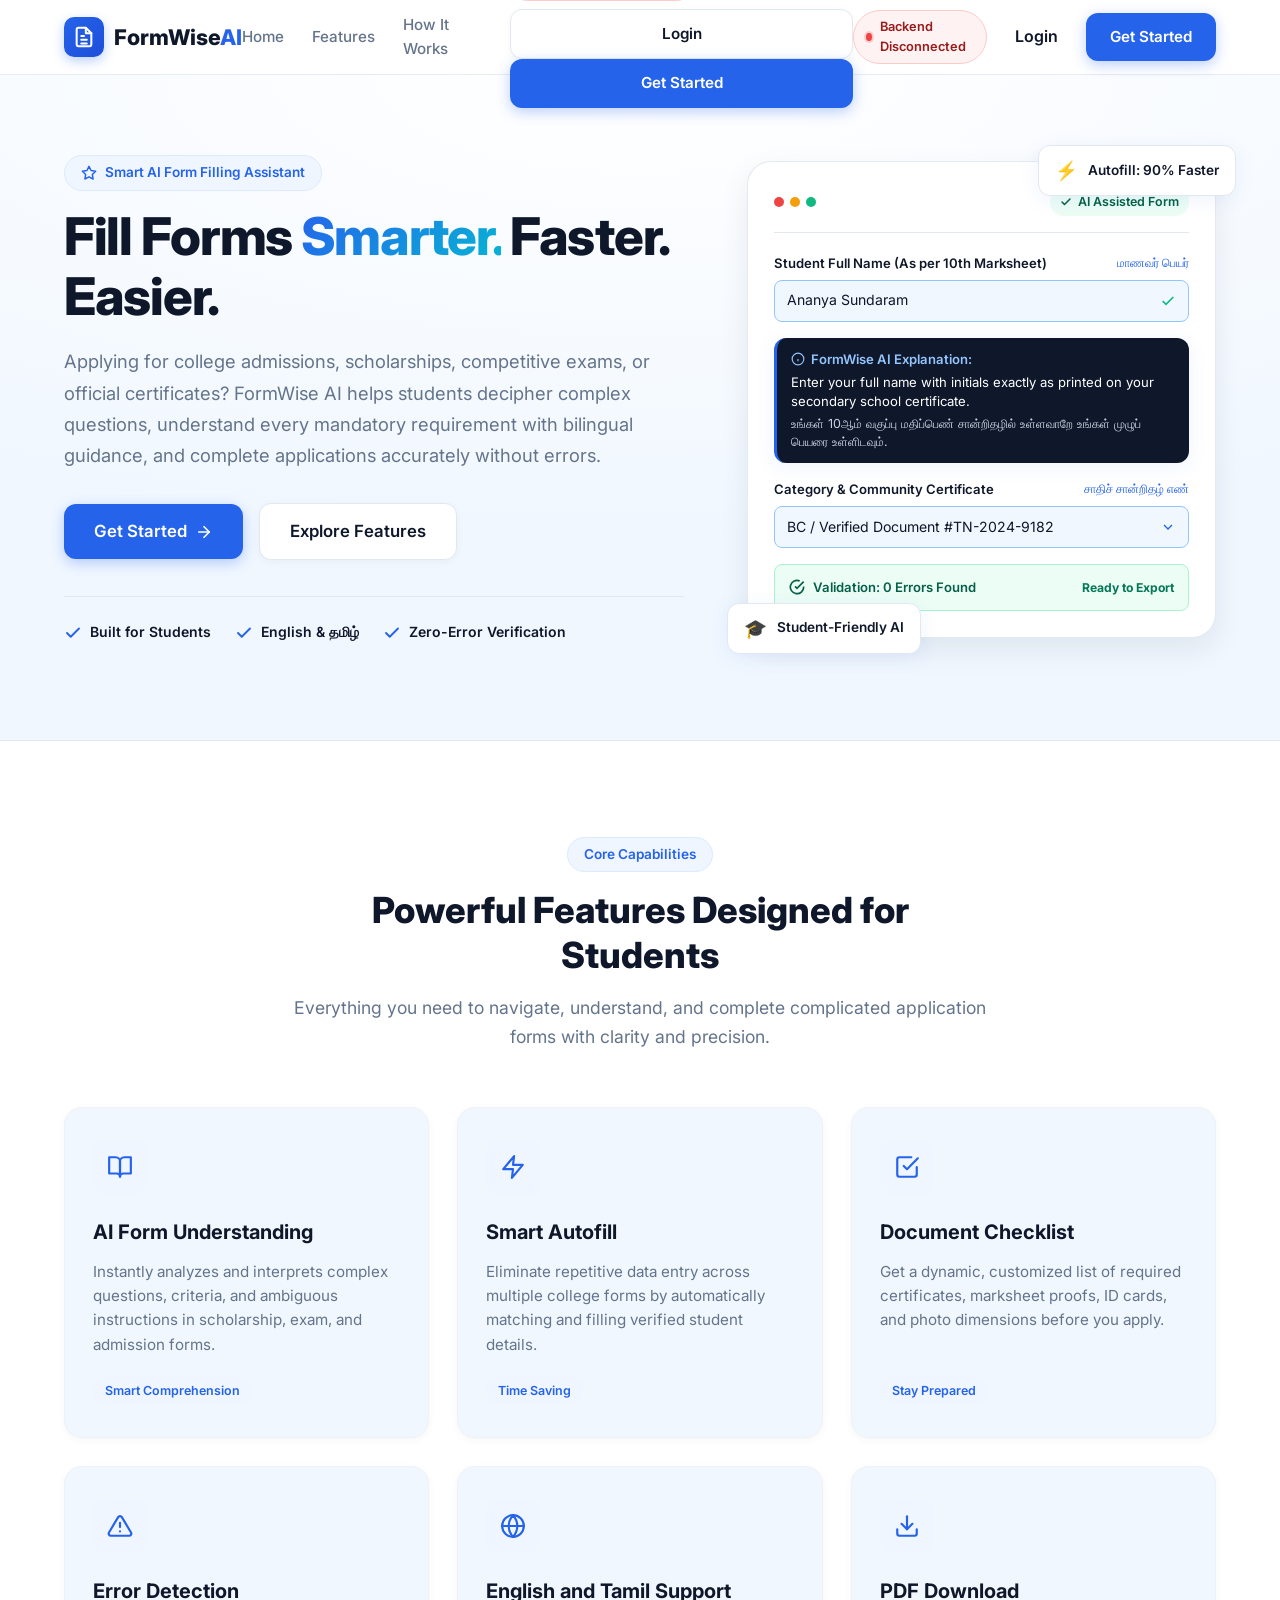
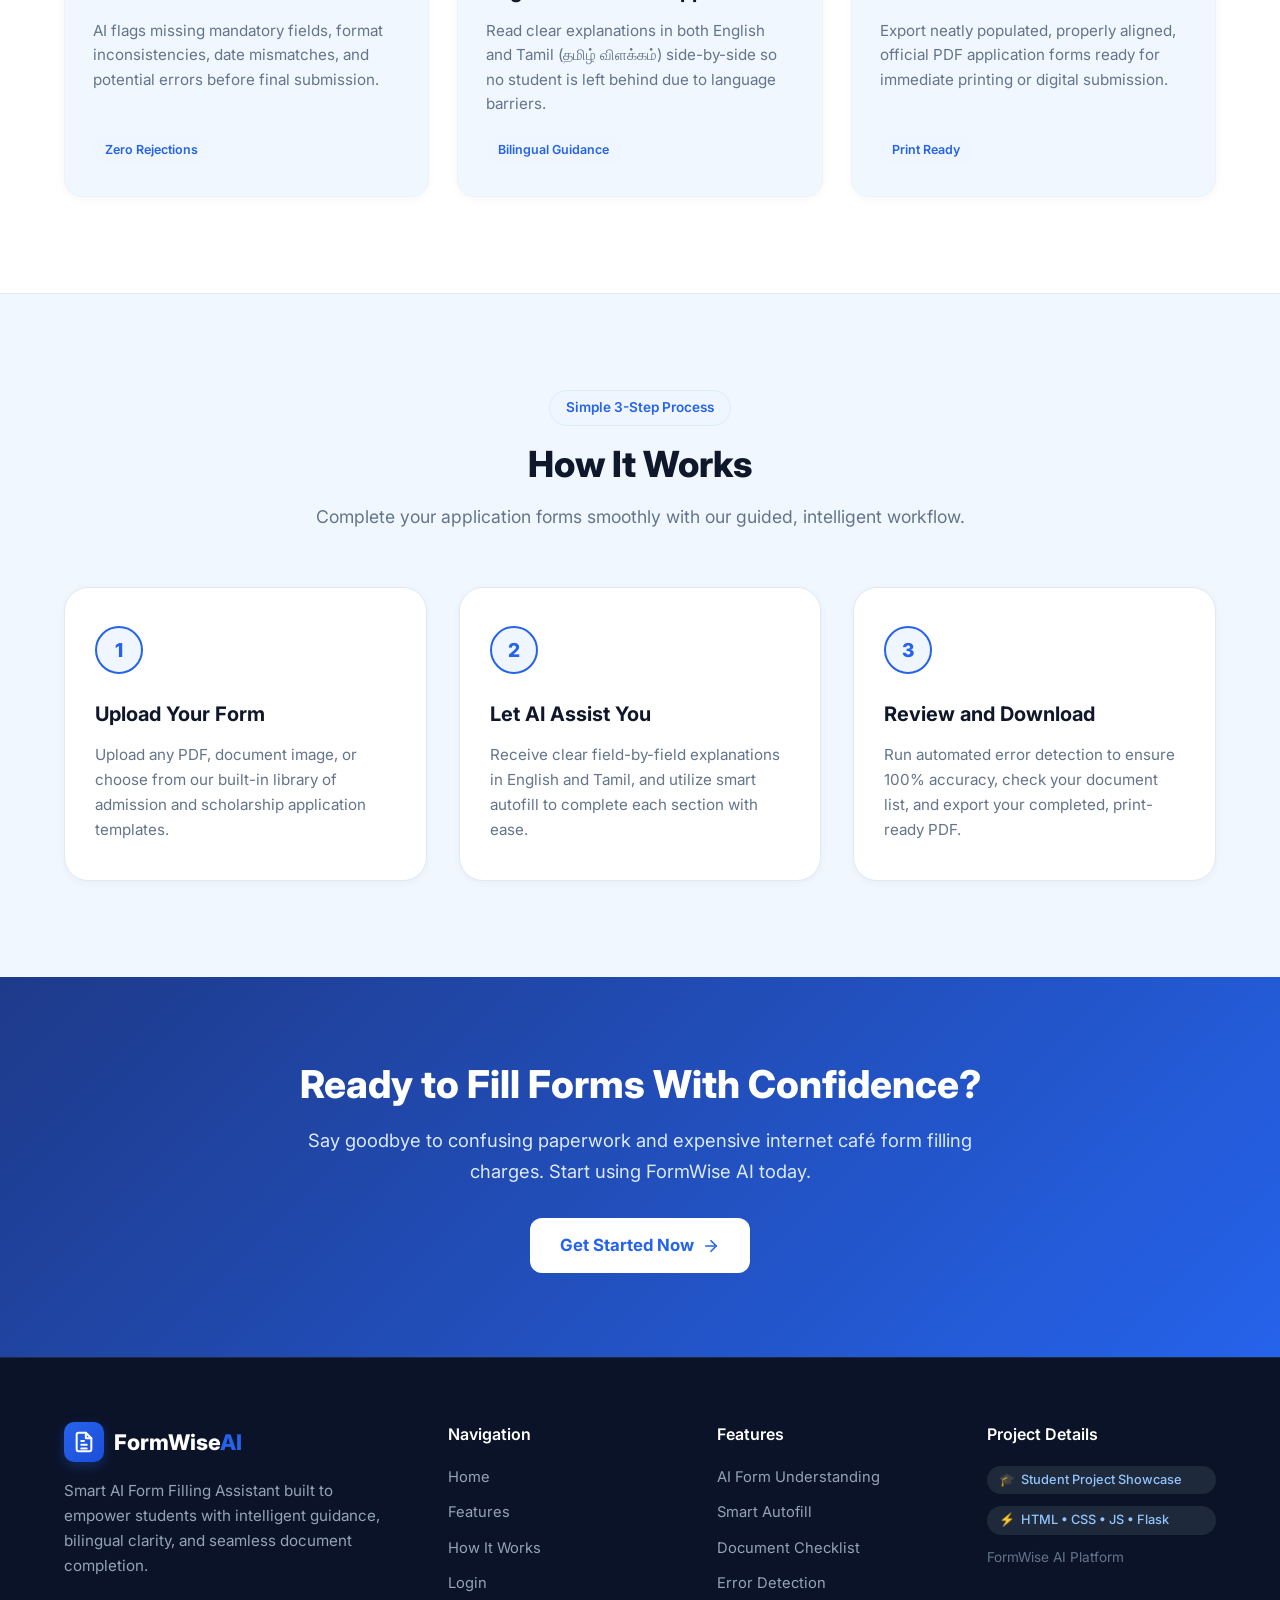
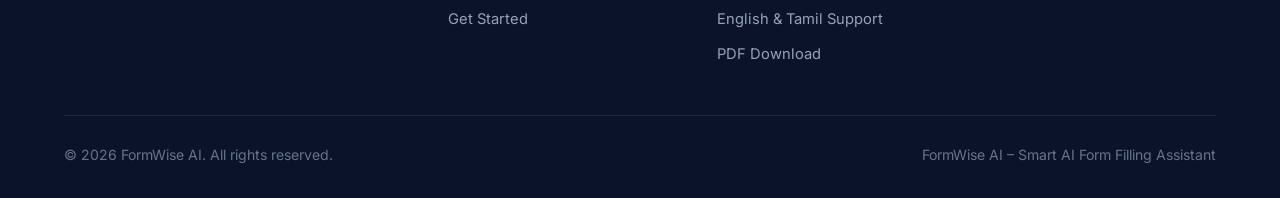
==== frontend/index.html @ 0b7a4dac "Initial commit: FormWise AI production release" ====
<!DOCTYPE html>
<html lang="en">
<head>
  <meta charset="UTF-8">
  <meta name="viewport" content="width=device-width, initial-scale=1.0">
  <meta name="description" content="FormWise AI - Smart AI Form Filling Assistant. Helping students and applicants understand and complete application forms effortlessly.">
  <title>FormWise AI – Smart AI Form Filling Assistant</title>
  
  <!-- Inter Font -->
  <link rel="preconnect" href="https://fonts.googleapis.com">
  <link rel="preconnect" href="https://fonts.gstatic.com" crossorigin>
  <link href="https://fonts.googleapis.com/css2?family=Inter:wght@400;500;600;700;800&display=swap" rel="stylesheet">
  
  <!-- CSS Stylesheet -->
  <link rel="stylesheet" href="css/style.css">
</head>
<body>

  <!-- ==================== Navigation Bar ==================== -->
  <header class="navbar" id="navbar">
    <div class="container">
      <a href="#home" class="logo" aria-label="FormWise AI Home">
        <div class="logo-icon">
          <!-- Document / Sparkle Emblem -->
          <svg width="22" height="22" viewBox="0 0 24 24" fill="none" stroke="currentColor" stroke-width="2.2" stroke-linecap="round" stroke-linejoin="round">
            <path d="M14 2H6a2 2 0 0 0-2 2v16a2 2 0 0 0 2 2h12a2 2 0 0 0 2-2V8z"></path>
            <polyline points="14 2 14 8 20 8"></polyline>
            <path d="M9 15h6"></path>
            <path d="M9 11h3"></path>
            <path d="M9 19h6"></path>
          </svg>
        </div>
        <span class="logo-text">FormWise<span>AI</span></span>
      </a>

      <!-- Desktop & Mobile Navigation Links -->
      <nav class="nav-menu" id="navMenu">
        <a href="#home" class="nav-link">Home</a>
        <a href="#features" class="nav-link">Features</a>
        <a href="#how-it-works" class="nav-link">How It Works</a>
        
        <!-- Mobile Actions -->
        <div class="nav-actions-mobile">
          <div class="backend-status checking" style="justify-content: center; margin-bottom: 8px;">
            <span class="status-dot"></span>
            <span class="backend-status-text">Checking Backend...</span>
          </div>
          <a href="login.html" class="btn btn-secondary" style="width: 100%;">Login</a>
          <a href="login.html" class="btn btn-primary" style="width: 100%;">Get Started</a>
        </div>
      </nav>

      <!-- Desktop Action Buttons -->
      <div class="nav-actions">
        <!-- Backend Connection Status Indicator -->
        <div id="backendStatus" class="backend-status checking">
          <span class="status-dot" id="backendStatusDot"></span>
          <span id="backendStatusText" class="backend-status-text">Checking Backend...</span>
        </div>
        <a href="login.html" class="btn-nav-login">Login</a>
        <a href="login.html" class="btn btn-primary">Get Started</a>
      </div>

      <!-- Mobile Toggle Button -->
      <button class="mobile-toggle" id="mobileToggle" aria-label="Toggle navigation menu" aria-expanded="false">
        <svg width="26" height="26" viewBox="0 0 24 24" fill="none" stroke="currentColor" stroke-width="2" stroke-linecap="round" stroke-linejoin="round">
          <line x1="3" y1="12" x2="21" y2="12"></line>
          <line x1="3" y1="6" x2="21" y2="6"></line>
          <line x1="3" y1="18" x2="21" y2="18"></line>
        </svg>
      </button>
    </div>
  </header>

  <!-- ==================== Hero Section ==================== -->
  <section class="hero" id="home">
    <div class="container">
      <div class="hero-grid">
        
        <!-- Hero Text -->
        <div class="hero-content">
          <div class="section-badge">
            <svg width="16" height="16" viewBox="0 0 24 24" fill="none" stroke="currentColor" stroke-width="2.2" stroke-linecap="round" stroke-linejoin="round">
              <polygon points="12 2 15.09 8.26 22 9.27 17 14.14 18.18 21.02 12 17.77 5.82 21.02 7 14.14 2 9.27 8.91 8.26 12 2"></polygon>
            </svg>
            Smart AI Form Filling Assistant
          </div>

          <h1 class="hero-title">
            Fill Forms <span class="gradient-text">Smarter.</span> Faster. Easier.
          </h1>

          <p class="hero-description">
            Applying for college admissions, scholarships, competitive exams, or official certificates? FormWise AI helps students decipher complex questions, understand every mandatory requirement with bilingual guidance, and complete applications accurately without errors.
          </p>

          <div class="hero-cta">
            <a href="login.html" class="btn btn-primary btn-lg">
              Get Started
              <svg width="18" height="18" viewBox="0 0 24 24" fill="none" stroke="currentColor" stroke-width="2.2" stroke-linecap="round" stroke-linejoin="round">
                <line x1="5" y1="12" x2="19" y2="12"></line>
                <polyline points="12 5 19 12 12 19"></polyline>
              </svg>
            </a>
            <a href="#features" class="btn btn-secondary btn-lg">
              Explore Features
            </a>
          </div>

          <div class="hero-highlights">
            <div class="highlight-item">
              <svg width="18" height="18" viewBox="0 0 24 24" fill="none" stroke="currentColor" stroke-width="2.5" stroke-linecap="round" stroke-linejoin="round">
                <polyline points="20 6 9 17 4 12"></polyline>
              </svg>
              <span>Built for Students</span>
            </div>
            <div class="highlight-item">
              <svg width="18" height="18" viewBox="0 0 24 24" fill="none" stroke="currentColor" stroke-width="2.5" stroke-linecap="round" stroke-linejoin="round">
                <polyline points="20 6 9 17 4 12"></polyline>
              </svg>
              <span>English & தமிழ்</span>
            </div>
            <div class="highlight-item">
              <svg width="18" height="18" viewBox="0 0 24 24" fill="none" stroke="currentColor" stroke-width="2.5" stroke-linecap="round" stroke-linejoin="round">
                <polyline points="20 6 9 17 4 12"></polyline>
              </svg>
              <span>Zero-Error Verification</span>
            </div>
          </div>
        </div>

        <!-- Hero Preview Mockup -->
        <div class="hero-visual">
          <div class="hero-card">
            <div class="card-header-bar">
              <div class="window-dots">
                <span class="dot dot-red"></span>
                <span class="dot dot-yellow"></span>
                <span class="dot dot-green"></span>
              </div>
              <div class="card-status-badge">
                <svg width="12" height="12" viewBox="0 0 24 24" fill="none" stroke="currentColor" stroke-width="3" stroke-linecap="round" stroke-linejoin="round">
                  <polyline points="20 6 9 17 4 12"></polyline>
                </svg>
                AI Assisted Form
              </div>
            </div>

            <div class="mock-form">
              <!-- Field 1 -->
              <div class="mock-field">
                <label>
                  <span>Student Full Name (As per 10th Marksheet)</span>
                  <span class="tamil-tag">மாணவர் பெயர்</span>
                </label>
                <div class="mock-input filled">
                  <span>Ananya Sundaram</span>
                  <svg width="16" height="16" viewBox="0 0 24 24" fill="none" stroke="#10B981" stroke-width="2.5">
                    <polyline points="20 6 9 17 4 12"></polyline>
                  </svg>
                </div>
              </div>

              <!-- AI Bilingual Helper Box -->
              <div class="mock-ai-tooltip">
                <div class="tooltip-title">
                  <svg width="14" height="14" viewBox="0 0 24 24" fill="none" stroke="currentColor" stroke-width="2">
                    <circle cx="12" cy="12" r="10"></circle>
                    <line x1="12" y1="16" x2="12" y2="12"></line>
                    <line x1="12" y1="8" x2="12.01" y2="8"></line>
                  </svg>
                  FormWise AI Explanation:
                </div>
                <p>Enter your full name with initials exactly as printed on your secondary school certificate.</p>
                <p class="tooltip-tamil">உங்கள் 10ஆம் வகுப்பு மதிப்பெண் சான்றிதழில் உள்ளவாறே உங்கள் முழுப் பெயரை உள்ளிடவும்.</p>
              </div>

              <!-- Field 2 -->
              <div class="mock-field">
                <label>
                  <span>Category & Community Certificate</span>
                  <span class="tamil-tag">சாதிச் சான்றிதழ் எண்</span>
                </label>
                <div class="mock-input filled">
                  <span>BC / Verified Document #TN-2024-9182</span>
                  <svg width="16" height="16" viewBox="0 0 24 24" fill="none" stroke="#2563EB" stroke-width="2">
                    <polyline points="6 9 12 15 18 9"></polyline>
                  </svg>
                </div>
              </div>

              <!-- Validation Bar -->
              <div class="mock-status-bar">
                <div style="display: flex; align-items: center; gap: 8px;">
                  <svg width="16" height="16" viewBox="0 0 24 24" fill="none" stroke="currentColor" stroke-width="2.5">
                    <path d="M22 11.08V12a10 10 0 1 1-5.93-9.14"></path>
                    <polyline points="22 4 12 14.01 9 11.01"></polyline>
                  </svg>
                  <span>Validation: 0 Errors Found</span>
                </div>
                <span style="font-size: 0.76rem; font-weight: 700; color: #047857;">Ready to Export</span>
              </div>
            </div>
          </div>

          <!-- Floating Badges -->
          <div class="floating-badge badge-1">
            <span style="font-size: 1.15rem;">⚡</span>
            <span>Autofill: 90% Faster</span>
          </div>

          <div class="floating-badge badge-2">
            <span style="font-size: 1.15rem;">🎓</span>
            <span>Student-Friendly AI</span>
          </div>
        </div>

      </div>
    </div>
  </section>

  <!-- ==================== Features Section ==================== -->
  <section class="features-section" id="features">
    <div class="container">
      <div class="section-header">
        <div class="section-badge">Core Capabilities</div>
        <h2>Powerful Features Designed for Students</h2>
        <p>Everything you need to navigate, understand, and complete complicated application forms with clarity and precision.</p>
      </div>

      <div class="features-grid">
        
        <!-- Feature 1: AI Form Understanding -->
        <div class="feature-card">
          <div class="feature-icon-wrapper">
            <svg width="26" height="26" viewBox="0 0 24 24" fill="none" stroke="currentColor" stroke-width="2" stroke-linecap="round" stroke-linejoin="round">
              <path d="M2 3h6a4 4 0 0 1 4 4v14a3 3 0 0 0-3-3H2z"></path>
              <path d="M22 3h-6a4 4 0 0 0-4 4v14a3 3 0 0 1 3-3h7z"></path>
            </svg>
          </div>
          <h3>AI Form Understanding</h3>
          <p>Instantly analyzes and interprets complex questions, criteria, and ambiguous instructions in scholarship, exam, and admission forms.</p>
          <span class="feature-tag">Smart Comprehension</span>
        </div>

        <!-- Feature 2: Smart Autofill -->
        <div class="feature-card">
          <div class="feature-icon-wrapper">
            <svg width="26" height="26" viewBox="0 0 24 24" fill="none" stroke="currentColor" stroke-width="2" stroke-linecap="round" stroke-linejoin="round">
              <polygon points="13 2 3 14 12 14 11 22 21 10 12 10 13 2"></polygon>
            </svg>
          </div>
          <h3>Smart Autofill</h3>
          <p>Eliminate repetitive data entry across multiple college forms by automatically matching and filling verified student details.</p>
          <span class="feature-tag">Time Saving</span>
        </div>

        <!-- Feature 3: Document Checklist -->
        <div class="feature-card">
          <div class="feature-icon-wrapper">
            <svg width="26" height="26" viewBox="0 0 24 24" fill="none" stroke="currentColor" stroke-width="2" stroke-linecap="round" stroke-linejoin="round">
              <path d="M9 11l3 3L22 4"></path>
              <path d="M21 12v7a2 2 0 0 1-2 2H5a2 2 0 0 1-2-2V5a2 2 0 0 1 2-2h11"></path>
            </svg>
          </div>
          <h3>Document Checklist</h3>
          <p>Get a dynamic, customized list of required certificates, marksheet proofs, ID cards, and photo dimensions before you apply.</p>
          <span class="feature-tag">Stay Prepared</span>
        </div>

        <!-- Feature 4: Error Detection -->
        <div class="feature-card">
          <div class="feature-icon-wrapper">
            <svg width="26" height="26" viewBox="0 0 24 24" fill="none" stroke="currentColor" stroke-width="2" stroke-linecap="round" stroke-linejoin="round">
              <path d="M10.29 3.86L1.82 18a2 2 0 0 0 1.71 3h16.94a2 2 0 0 0 1.71-3L13.71 3.86a2 2 0 0 0-3.42 0z"></path>
              <line x1="12" y1="9" x2="12" y2="13"></line>
              <line x1="12" y1="17" x2="12.01" y2="17"></line>
            </svg>
          </div>
          <h3>Error Detection</h3>
          <p>AI flags missing mandatory fields, format inconsistencies, date mismatches, and potential errors before final submission.</p>
          <span class="feature-tag">Zero Rejections</span>
        </div>

        <!-- Feature 5: English and Tamil Support -->
        <div class="feature-card">
          <div class="feature-icon-wrapper">
            <svg width="26" height="26" viewBox="0 0 24 24" fill="none" stroke="currentColor" stroke-width="2" stroke-linecap="round" stroke-linejoin="round">
              <circle cx="12" cy="12" r="10"></circle>
              <line x1="2" y1="12" x2="22" y2="12"></line>
              <path d="M12 2a15.3 15.3 0 0 1 4 10 15.3 15.3 0 0 1-4 10 15.3 15.3 0 0 1-4-10 15.3 15.3 0 0 1 4-10z"></path>
            </svg>
          </div>
          <h3>English and Tamil Support</h3>
          <p>Read clear explanations in both English and Tamil (தமிழ் விளக்கம்) side-by-side so no student is left behind due to language barriers.</p>
          <span class="feature-tag">Bilingual Guidance</span>
        </div>

        <!-- Feature 6: PDF Download -->
        <div class="feature-card">
          <div class="feature-icon-wrapper">
            <svg width="26" height="26" viewBox="0 0 24 24" fill="none" stroke="currentColor" stroke-width="2" stroke-linecap="round" stroke-linejoin="round">
              <path d="M21 15v4a2 2 0 0 1-2 2H5a2 2 0 0 1-2-2v-4"></path>
              <polyline points="7 10 12 15 17 10"></polyline>
              <line x1="12" y1="15" x2="12" y2="3"></line>
            </svg>
          </div>
          <h3>PDF Download</h3>
          <p>Export neatly populated, properly aligned, official PDF application forms ready for immediate printing or digital submission.</p>
          <span class="feature-tag">Print Ready</span>
        </div>

      </div>
    </div>
  </section>

  <!-- ==================== How It Works Section ==================== -->
  <section class="how-it-works-section" id="how-it-works">
    <div class="container">
      <div class="section-header">
        <div class="section-badge">Simple 3-Step Process</div>
        <h2>How It Works</h2>
        <p>Complete your application forms smoothly with our guided, intelligent workflow.</p>
      </div>

      <div class="steps-grid">
        
        <!-- Step 1 -->
        <div class="step-card">
          <div class="step-number-badge">1</div>
          <h3>Upload Your Form</h3>
          <p>Upload any PDF, document image, or choose from our built-in library of admission and scholarship application templates.</p>
        </div>

        <!-- Step 2 -->
        <div class="step-card">
          <div class="step-number-badge">2</div>
          <h3>Let AI Assist You</h3>
          <p>Receive clear field-by-field explanations in English and Tamil, and utilize smart autofill to complete each section with ease.</p>
        </div>

        <!-- Step 3 -->
        <div class="step-card">
          <div class="step-number-badge">3</div>
          <h3>Review and Download</h3>
          <p>Run automated error detection to ensure 100% accuracy, check your document list, and export your completed, print-ready PDF.</p>
        </div>

      </div>
    </div>
  </section>

  <!-- ==================== Call to Action Section ==================== -->
  <section class="cta-section">
    <div class="container">
      <div class="cta-content">
        <h2>Ready to Fill Forms With Confidence?</h2>
        <p>Say goodbye to confusing paperwork and expensive internet café form filling charges. Start using FormWise AI today.</p>
        <div class="cta-actions">
          <a href="login.html" class="btn btn-cta-white btn-lg">
            Get Started Now
            <svg width="18" height="18" viewBox="0 0 24 24" fill="none" stroke="currentColor" stroke-width="2.2" stroke-linecap="round" stroke-linejoin="round">
              <line x1="5" y1="12" x2="19" y2="12"></line>
              <polyline points="12 5 19 12 12 19"></polyline>
            </svg>
          </a>
        </div>
      </div>
    </div>
  </section>

  <!-- ==================== Footer ==================== -->
  <footer class="footer">
    <div class="container">
      <div class="footer-top">
        
        <!-- Brand Column -->
        <div class="footer-brand">
          <a href="#home" class="logo">
            <div class="logo-icon">
              <svg width="22" height="22" viewBox="0 0 24 24" fill="none" stroke="currentColor" stroke-width="2.2" stroke-linecap="round" stroke-linejoin="round">
                <path d="M14 2H6a2 2 0 0 0-2 2v16a2 2 0 0 0 2 2h12a2 2 0 0 0 2-2V8z"></path>
                <polyline points="14 2 14 8 20 8"></polyline>
                <path d="M9 15h6"></path>
                <path d="M9 11h3"></path>
                <path d="M9 19h6"></path>
              </svg>
            </div>
            <span class="logo-text">FormWise<span>AI</span></span>
          </a>
          <p>
            Smart AI Form Filling Assistant built to empower students with intelligent guidance, bilingual clarity, and seamless document completion.
          </p>
        </div>

        <!-- Quick Links -->
        <div class="footer-column">
          <h4>Navigation</h4>
          <div class="footer-links">
            <a href="#home">Home</a>
            <a href="#features">Features</a>
            <a href="#how-it-works">How It Works</a>
            <a href="login.html">Login</a>
            <a href="login.html">Get Started</a>
          </div>
        </div>

        <!-- Core Features -->
        <div class="footer-column">
          <h4>Features</h4>
          <div class="footer-links">
            <a href="#features">AI Form Understanding</a>
            <a href="#features">Smart Autofill</a>
            <a href="#features">Document Checklist</a>
            <a href="#features">Error Detection</a>
            <a href="#features">English & Tamil Support</a>
            <a href="#features">PDF Download</a>
          </div>
        </div>

        <!-- Project Info -->
        <div class="footer-column">
          <h4>Project Details</h4>
          <div class="footer-links">
            <div class="student-tag">
              <span>🎓</span> Student Project Showcase
            </div>
            <div class="student-tag">
              <span>⚡</span> HTML • CSS • JS • Flask
            </div>
            <span style="font-size: 0.85rem; color: #64748B;">FormWise AI Platform</span>
          </div>
        </div>

      </div>

      <!-- Bottom Bar -->
      <div class="footer-bottom">
        <p>&copy; 2026 FormWise AI. All rights reserved.</p>
        <p>FormWise AI – Smart AI Form Filling Assistant</p>
      </div>
    </div>
  </footer>

  <!-- Backend API Integration -->
  <script src="js/api.js"></script>

  <!-- Optional Interactive Helpers -->
  <script>
    document.addEventListener('DOMContentLoaded', () => {
      const toggle = document.getElementById('mobileToggle');
      const menu = document.getElementById('navMenu');
      if (toggle && menu) {
        toggle.addEventListener('click', () => {
          menu.classList.toggle('active');
        });
      }
    });
  </script>
</body>
</html>
---- frontend/css/style.css ----
/* ==========================================================================
   FormWise AI - Smart AI Form Filling Assistant
   Modern AI SaaS Design (White, Light Blue & Dark Navy Palette)
   ========================================================================== */

/* --- CSS Variables & Design Tokens --- */
:root {
  --primary: #2563EB;
  --primary-hover: #1D4ED8;
  --primary-light: #EFF6FF;
  --primary-subtle: #DBEAFE;
  --primary-glow: rgba(37, 99, 235, 0.15);

  --accent: #3B82F6;
  --accent-cyan: #06B6D4;
  
  --bg-page: #F0F7FF;
  --bg-white: #FFFFFF;
  --bg-card: #FFFFFF;
  --bg-alt: #F8FAFC;
  --bg-banner: linear-gradient(135deg, #1E3A8A 0%, #2563EB 100%);
  
  --text-navy: #0F172A;
  --text-main: #1E293B;
  --text-muted: #64748B;
  --text-light: #94A3B8;
  
  --border: #E2E8F0;
  --border-light: #EEF2F6;
  --border-focus: #93C5FD;
  
  --success: #10B981;
  --success-bg: #ECFDF5;
  --warning: #F59E0B;
  --warning-bg: #FFFBEB;
  
  --font-family: 'Inter', -apple-system, BlinkMacSystemFont, 'Segoe UI', Roboto, Oxygen, Ubuntu, Cantarell, sans-serif;
  
  --radius-sm: 8px;
  --radius-md: 12px;
  --radius-lg: 18px;
  --radius-xl: 24px;
  --radius-full: 9999px;
  
  --shadow-subtle: 0 2px 8px rgba(15, 23, 42, 0.04);
  --shadow-md: 0 4px 20px rgba(37, 99, 235, 0.08);
  --shadow-lg: 0 12px 30px rgba(15, 23, 42, 0.08);
  --shadow-hover: 0 16px 36px rgba(37, 99, 235, 0.14);
  
  --transition: all 0.25s ease-in-out;
}

/* --- Base & Reset --- */
*, *::before, *::after {
  box-sizing: border-box;
  margin: 0;
  padding: 0;
}

html {
  scroll-behavior: smooth;
  font-size: 16px;
}

body {
  font-family: var(--font-family);
  background-color: var(--bg-page);
  color: var(--text-main);
  line-height: 1.6;
  -webkit-font-smoothing: antialiased;
  -moz-osx-font-smoothing: grayscale;
  overflow-x: hidden;
}

img, svg {
  display: block;
  max-width: 100%;
}

a {
  text-decoration: none;
  color: inherit;
  transition: var(--transition);
}

ul {
  list-style: none;
}

/* --- Layout Container --- */
.container {
  width: 100%;
  max-width: 1200px;
  margin: 0 auto;
  padding: 0 24px;
}

/* --- Typography Helpers --- */
.section-badge {
  display: inline-flex;
  align-items: center;
  gap: 8px;
  padding: 6px 16px;
  background-color: var(--primary-light);
  color: var(--primary);
  font-size: 0.85rem;
  font-weight: 600;
  border-radius: var(--radius-full);
  margin-bottom: 16px;
  border: 1px solid var(--primary-subtle);
}

.section-header {
  text-align: center;
  max-width: 700px;
  margin: 0 auto 56px auto;
}

.section-header h2 {
  font-size: 2.25rem;
  font-weight: 800;
  color: var(--text-navy);
  line-height: 1.25;
  margin-bottom: 16px;
}

.section-header p {
  font-size: 1.1rem;
  color: var(--text-muted);
}

/* --- Buttons --- */
.btn {
  display: inline-flex;
  align-items: center;
  justify-content: center;
  gap: 8px;
  font-weight: 600;
  font-size: 0.95rem;
  padding: 12px 24px;
  border-radius: var(--radius-md);
  border: none;
  cursor: pointer;
  transition: var(--transition);
  text-align: center;
  white-space: nowrap;
}

.btn-primary {
  background-color: var(--primary);
  color: #FFFFFF;
  box-shadow: 0 4px 14px rgba(37, 99, 235, 0.3);
}

.btn-primary:hover {
  background-color: var(--primary-hover);
  transform: translateY(-2px);
  box-shadow: 0 8px 22px rgba(37, 99, 235, 0.4);
  color: #FFFFFF;
}

.btn-secondary {
  background-color: var(--bg-white);
  color: var(--text-navy);
  border: 1px solid var(--border);
  box-shadow: var(--shadow-subtle);
}

.btn-secondary:hover {
  background-color: var(--primary-light);
  border-color: var(--primary-subtle);
  color: var(--primary);
  transform: translateY(-2px);
}

.btn-nav-login {
  color: var(--text-navy);
  font-weight: 600;
  padding: 8px 16px;
  border-radius: var(--radius-sm);
}

.btn-nav-login:hover {
  color: var(--primary);
  background-color: var(--primary-light);
}

.btn-lg {
  padding: 14px 30px;
  font-size: 1.05rem;
  border-radius: var(--radius-md);
}

/* --- Navigation Bar --- */
.navbar {
  position: sticky;
  top: 0;
  z-index: 1000;
  background-color: rgba(255, 255, 255, 0.95);
  backdrop-filter: blur(12px);
  -webkit-backdrop-filter: blur(12px);
  border-bottom: 1px solid rgba(226, 232, 240, 0.8);
  transition: var(--transition);
}

.navbar .container {
  display: flex;
  align-items: center;
  justify-content: space-between;
  height: 74px;
}

.logo {
  display: flex;
  align-items: center;
  gap: 10px;
  font-size: 1.35rem;
  font-weight: 800;
  color: var(--text-navy);
}

.logo-icon {
  width: 40px;
  height: 40px;
  background: linear-gradient(135deg, #2563EB, #1D4ED8);
  border-radius: 10px;
  display: flex;
  align-items: center;
  justify-content: center;
  color: #FFFFFF;
  box-shadow: 0 4px 12px rgba(37, 99, 235, 0.3);
}

.logo-text span {
  color: var(--primary);
}

.nav-menu {
  display: flex;
  align-items: center;
  gap: 28px;
}

.nav-link {
  font-size: 0.95rem;
  font-weight: 500;
  color: var(--text-muted);
  position: relative;
  padding: 6px 0;
}

.nav-link:hover {
  color: var(--primary);
}

.nav-link::after {
  content: '';
  position: absolute;
  bottom: 0;
  left: 0;
  width: 0;
  height: 2px;
  background-color: var(--primary);
  transition: width 0.2s ease;
  border-radius: 2px;
}

.nav-link:hover::after {
  width: 100%;
}

.nav-actions {
  display: flex;
  align-items: center;
  gap: 12px;
}

.mobile-toggle {
  display: none;
  background: transparent;
  border: none;
  font-size: 1.5rem;
  color: var(--text-navy);
  cursor: pointer;
  padding: 6px;
}

/* --- Hero Section --- */
.hero {
  padding: 80px 0 96px 0;
  position: relative;
  overflow: hidden;
  background: radial-gradient(100% 70% at 50% 0%, #FFFFFF 0%, #F0F7FF 100%);
}

.hero-grid {
  display: grid;
  grid-template-columns: 1.15fr 0.85fr;
  align-items: center;
  gap: 48px;
}

.hero-content {
  max-width: 620px;
}

.hero-title {
  font-size: 3.25rem;
  font-weight: 800;
  line-height: 1.15;
  letter-spacing: -0.025em;
  color: var(--text-navy);
  margin-bottom: 20px;
}

.hero-title .gradient-text {
  color: var(--primary);
  background: linear-gradient(135deg, #2563EB 0%, #06B6D4 100%);
  -webkit-background-clip: text;
  -webkit-text-fill-color: transparent;
}

.hero-description {
  font-size: 1.15rem;
  line-height: 1.7;
  color: var(--text-muted);
  margin-bottom: 32px;
}

.hero-cta {
  display: flex;
  flex-wrap: wrap;
  align-items: center;
  gap: 16px;
  margin-bottom: 36px;
}

.hero-highlights {
  display: flex;
  align-items: center;
  gap: 24px;
  padding-top: 24px;
  border-top: 1px solid var(--border);
}

.highlight-item {
  display: flex;
  align-items: center;
  gap: 8px;
  font-size: 0.875rem;
  font-weight: 600;
  color: var(--text-navy);
}

.highlight-item svg {
  color: var(--primary);
}

/* Hero Visual Card / Interactive Preview */
.hero-visual {
  position: relative;
}

.hero-card {
  background-color: var(--bg-white);
  border-radius: var(--radius-xl);
  border: 1px solid rgba(226, 232, 240, 0.9);
  box-shadow: var(--shadow-lg);
  padding: 26px;
  position: relative;
  transition: transform 0.3s ease;
}

.hero-card:hover {
  transform: translateY(-4px);
}

.card-header-bar {
  display: flex;
  align-items: center;
  justify-content: space-between;
  padding-bottom: 16px;
  border-bottom: 1px solid var(--border);
  margin-bottom: 20px;
}

.window-dots {
  display: flex;
  gap: 6px;
}

.dot {
  width: 10px;
  height: 10px;
  border-radius: 50%;
}

.dot-red { background-color: #EF4444; }
.dot-yellow { background-color: #F59E0B; }
.dot-green { background-color: #10B981; }

.card-status-badge {
  font-size: 0.78rem;
  font-weight: 600;
  padding: 4px 10px;
  border-radius: var(--radius-full);
  background-color: var(--success-bg);
  color: #065F46;
  display: flex;
  align-items: center;
  gap: 6px;
}

.mock-form {
  display: flex;
  flex-direction: column;
  gap: 16px;
}

.mock-field {
  display: flex;
  flex-direction: column;
  gap: 6px;
}

.mock-field label {
  font-size: 0.82rem;
  font-weight: 600;
  color: var(--text-navy);
  display: flex;
  justify-content: space-between;
}

.mock-field .tamil-tag {
  font-size: 0.75rem;
  color: var(--primary);
  font-weight: 500;
}

.mock-input {
  height: 42px;
  border: 1px solid var(--border);
  background: var(--bg-alt);
  border-radius: var(--radius-sm);
  padding: 0 12px;
  display: flex;
  align-items: center;
  justify-content: space-between;
  font-size: 0.88rem;
  color: var(--text-navy);
}

.mock-input.filled {
  border-color: #93C5FD;
  background-color: #F0F7FF;
}

.mock-ai-tooltip {
  background-color: #0F172A;
  color: #FFFFFF;
  padding: 12px 14px;
  border-radius: var(--radius-md);
  font-size: 0.82rem;
  line-height: 1.45;
  box-shadow: var(--shadow-md);
  border-left: 3px solid var(--primary);
}

.tooltip-title {
  font-weight: 600;
  color: #93C5FD;
  margin-bottom: 4px;
  display: flex;
  align-items: center;
  gap: 6px;
}

.tooltip-tamil {
  color: #CBD5E1;
  font-size: 0.78rem;
  margin-top: 4px;
}

.mock-status-bar {
  display: flex;
  align-items: center;
  justify-content: space-between;
  padding: 12px 14px;
  background-color: var(--success-bg);
  border: 1px solid #A7F3D0;
  border-radius: var(--radius-sm);
  font-size: 0.82rem;
  font-weight: 600;
  color: #065F46;
}

/* Floating Badges */
.floating-badge {
  position: absolute;
  background: #FFFFFF;
  border: 1px solid var(--border);
  border-radius: var(--radius-md);
  padding: 10px 16px;
  box-shadow: var(--shadow-md);
  display: flex;
  align-items: center;
  gap: 10px;
  font-size: 0.85rem;
  font-weight: 600;
  color: var(--text-navy);
  animation: float 4s ease-in-out infinite;
}

.floating-badge.badge-1 {
  top: -16px;
  right: -20px;
  animation-delay: 0s;
}

.floating-badge.badge-2 {
  bottom: -16px;
  left: -20px;
  animation-delay: 2s;
}

@keyframes float {
  0%, 100% { transform: translateY(0); }
  50% { transform: translateY(-6px); }
}

/* --- Features Section --- */
.features-section {
  padding: 96px 0;
  background-color: var(--bg-white);
  border-top: 1px solid var(--border);
  border-bottom: 1px solid var(--border);
}

.features-grid {
  display: grid;
  grid-template-columns: repeat(3, 1fr);
  gap: 28px;
}

.feature-card {
  background-color: var(--bg-page);
  border: 1px solid var(--border-light);
  border-radius: var(--radius-lg);
  padding: 32px 28px;
  transition: var(--transition);
  display: flex;
  flex-direction: column;
  box-shadow: var(--shadow-subtle);
}

.feature-card:hover {
  transform: translateY(-6px);
  background-color: #FFFFFF;
  border-color: #BFDBFE;
  box-shadow: var(--shadow-hover);
}

.feature-icon-wrapper {
  width: 54px;
  height: 54px;
  border-radius: var(--radius-md);
  background-color: var(--primary-light);
  color: var(--primary);
  display: flex;
  align-items: center;
  justify-content: center;
  margin-bottom: 22px;
  transition: var(--transition);
}

.feature-card:hover .feature-icon-wrapper {
  background-color: var(--primary);
  color: #FFFFFF;
  transform: scale(1.06);
}

.feature-card h3 {
  font-size: 1.25rem;
  font-weight: 700;
  color: var(--text-navy);
  margin-bottom: 12px;
}

.feature-card p {
  font-size: 0.95rem;
  color: var(--text-muted);
  line-height: 1.6;
  margin-bottom: 20px;
  flex-grow: 1;
}

.feature-tag {
  display: inline-block;
  align-self: flex-start;
  font-size: 0.78rem;
  font-weight: 600;
  color: var(--primary);
  background-color: var(--primary-light);
  padding: 4px 12px;
  border-radius: var(--radius-full);
}

/* --- How It Works Section --- */
.how-it-works-section {
  padding: 96px 0;
  background-color: var(--bg-page);
}

.steps-grid {
  display: grid;
  grid-template-columns: repeat(3, 1fr);
  gap: 32px;
}

.step-card {
  background-color: var(--bg-white);
  border: 1px solid var(--border);
  border-radius: var(--radius-xl);
  padding: 38px 30px;
  box-shadow: var(--shadow-subtle);
  position: relative;
  transition: var(--transition);
  text-align: left;
}

.step-card:hover {
  transform: translateY(-6px);
  box-shadow: var(--shadow-md);
  border-color: var(--primary-subtle);
}

.step-number-badge {
  width: 48px;
  height: 48px;
  border-radius: 50%;
  background: var(--primary-light);
  color: var(--primary);
  font-size: 1.2rem;
  font-weight: 800;
  display: flex;
  align-items: center;
  justify-content: center;
  margin-bottom: 24px;
  border: 2px solid var(--primary);
}

.step-card h3 {
  font-size: 1.25rem;
  font-weight: 700;
  color: var(--text-navy);
  margin-bottom: 12px;
}

.step-card p {
  font-size: 0.95rem;
  color: var(--text-muted);
  line-height: 1.65;
}

/* --- Call to Action Banner --- */
.cta-section {
  padding: 84px 0;
  background: var(--bg-banner);
  color: #FFFFFF;
  text-align: center;
  position: relative;
}

.cta-content {
  max-width: 740px;
  margin: 0 auto;
}

.cta-content h2 {
  font-size: 2.4rem;
  font-weight: 800;
  line-height: 1.2;
  margin-bottom: 18px;
}

.cta-content p {
  font-size: 1.15rem;
  color: #DBEAFE;
  margin-bottom: 32px;
  line-height: 1.65;
}

.cta-actions {
  display: flex;
  justify-content: center;
  gap: 16px;
  flex-wrap: wrap;
}

.btn-cta-white {
  background-color: #FFFFFF;
  color: var(--primary);
  font-weight: 700;
}

.btn-cta-white:hover {
  background-color: #F8FAFC;
  transform: translateY(-2px);
  box-shadow: 0 8px 24px rgba(0, 0, 0, 0.2);
}

/* --- Footer --- */
.footer {
  background-color: #0B1329;
  color: #94A3B8;
  padding: 64px 0 32px 0;
  border-top: 1px solid #1E293B;
}

.footer-top {
  display: grid;
  grid-template-columns: 1.5fr 1fr 1fr 1fr;
  gap: 40px;
  margin-bottom: 48px;
}

.footer-brand .logo {
  color: #FFFFFF;
  margin-bottom: 16px;
}

.footer-brand p {
  font-size: 0.95rem;
  line-height: 1.65;
  max-width: 320px;
  color: #94A3B8;
}

.footer-column h4 {
  color: #FFFFFF;
  font-size: 1rem;
  font-weight: 600;
  margin-bottom: 18px;
}

.footer-links {
  display: flex;
  flex-direction: column;
  gap: 12px;
}

.footer-links a {
  font-size: 0.92rem;
  color: #94A3B8;
  transition: var(--transition);
}

.footer-links a:hover {
  color: #FFFFFF;
  padding-left: 4px;
}

.footer-bottom {
  border-top: 1px solid #1E293B;
  padding-top: 28px;
  display: flex;
  align-items: center;
  justify-content: space-between;
  font-size: 0.88rem;
  flex-wrap: wrap;
  gap: 16px;
}

.footer-bottom p {
  color: #64748B;
}

.student-tag {
  display: inline-flex;
  align-items: center;
  gap: 6px;
  background-color: #1E293B;
  color: #93C5FD;
  padding: 4px 12px;
  border-radius: var(--radius-full);
  font-size: 0.8rem;
  font-weight: 500;
}

/* --- Responsive Media Queries --- */
@media (max-width: 992px) {
  .hero-grid {
    grid-template-columns: 1fr;
    gap: 48px;
    text-align: center;
  }
  
  .hero-content {
    max-width: 100%;
    margin: 0 auto;
  }
  
  .hero-title {
    font-size: 2.75rem;
  }
  
  .hero-cta {
    justify-content: center;
  }
  
  .hero-highlights {
    justify-content: center;
  }
  
  .features-grid {
    grid-template-columns: repeat(2, 1fr);
  }
  
  .steps-grid {
    grid-template-columns: 1fr;
  }
  
  .footer-top {
    grid-template-columns: 1fr 1fr;
  }
}

@media (max-width: 768px) {
  .navbar .container {
    height: 64px;
  }
  
  .mobile-toggle {
    display: block;
  }
  
  .nav-menu {
    position: absolute;
    top: 64px;
    left: 0;
    right: 0;
    background-color: #FFFFFF;
    flex-direction: column;
    padding: 24px;
    gap: 18px;
    border-bottom: 1px solid var(--border);
    box-shadow: var(--shadow-lg);
    display: none;
  }
  
  .nav-menu.active {
    display: flex;
  }
  
  .nav-actions {
    display: none;
  }
  
  .nav-menu .nav-actions-mobile {
    display: flex;
    flex-direction: column;
    gap: 10px;
    width: 100%;
    margin-top: 10px;
  }
  
  .hero {
    padding: 48px 0 64px 0;
  }
  
  .hero-title {
    font-size: 2.25rem;
  }
  
  .features-grid {
    grid-template-columns: 1fr;
  }
  
  .floating-badge {
    display: none;
  }
  
  .footer-top {
    grid-template-columns: 1fr;
    gap: 32px;
  }
}


/* --- Backend Status Indicator Badge --- */
.backend-status {
  display: inline-flex;
  align-items: center;
  gap: 8px;
  padding: 6px 12px;
  border-radius: var(--radius-full);
  font-size: 0.8rem;
  font-weight: 600;
  border: 1px solid var(--border);
  background-color: var(--bg-alt);
  transition: var(--transition);
}

.backend-status .status-dot {
  width: 8px;
  height: 8px;
  border-radius: 50%;
  display: inline-block;
}

.backend-status.checking {
  background-color: #FEF3C7;
  border-color: #FDE68A;
  color: #92400E;
}
.backend-status.checking .status-dot {
  background-color: #F59E0B;
  box-shadow: 0 0 0 2px rgba(245, 158, 11, 0.2);
}

.backend-status.connected {
  background-color: #ECFDF5;
  border-color: #A7F3D0;
  color: #065F46;
}
.backend-status.connected .status-dot {
  background-color: #10B981;
  box-shadow: 0 0 0 3px rgba(16, 185, 129, 0.25);
  animation: pulse-green 2s infinite;
}

.backend-status.disconnected {
  background-color: #FEF2F2;
  border-color: #FECACA;
  color: #991B1B;
}
.backend-status.disconnected .status-dot {
  background-color: #EF4444;
  box-shadow: 0 0 0 2px rgba(239, 68, 68, 0.2);
}

@keyframes pulse-green {
  0% {
    box-shadow: 0 0 0 0 rgba(16, 185, 129, 0.4);
  }
  70% {
    box-shadow: 0 0 0 6px rgba(16, 185, 129, 0);
  }
  100% {
    box-shadow: 0 0 0 0 rgba(16, 185, 129, 0);
  }
}

/* ==========================================================================
   From Uiverse.io by Yaya12085 - Modern Form Styling
   ========================================================================== */
.form-container {
  width: 320px;
  max-width: 100%;
  box-sizing: border-box;
  border-radius: 0.75rem;
  background-color: rgba(17, 24, 39, 1);
  padding: 2rem;
  color: rgba(243, 244, 246, 1);
}

.title {
  text-align: center;
  font-size: 1.5rem;
  line-height: 2rem;
  font-weight: 700;
}

.form {
  margin-top: 1.5rem;
}

.input-group {
  margin-top: 0.25rem;
  font-size: 0.875rem;
  line-height: 1.25rem;
}

.input-group label {
  display: block;
  color: rgba(156, 163, 175, 1);
  margin-bottom: 4px;
}

.input-group input {
  width: 100%;
  box-sizing: border-box;
  border-radius: 0.375rem;
  border: 1px solid rgba(55, 65, 81, 1);
  outline: 0;
  background-color: rgba(17, 24, 39, 1);
  padding: 0.75rem 1rem;
  color: rgba(243, 244, 246, 1);
}

.input-group input:focus {
  border-color: rgba(167, 139, 250);
}

.forgot {
  display: flex;
  justify-content: flex-end;
  font-size: 0.75rem;
  line-height: 1rem;
  color: rgba(156, 163, 175,1);
  margin: 8px 0 14px 0;
}

.forgot a,.signup a {
  color: rgba(243, 244, 246, 1);
  text-decoration: none;
  font-size: 14px;
}

.forgot a:hover, .signup a:hover {
  text-decoration: underline rgba(167, 139, 250, 1);
}

.sign {
  display: block;
  width: 100%;
  box-sizing: border-box;
  background-color: rgba(167, 139, 250, 1);
  padding: 0.75rem;
  text-align: center;
  color: rgba(17, 24, 39, 1);
  border: none;
  border-radius: 0.375rem;
  font-weight: 600;
  cursor: pointer;
}

.social-message {
  display: flex;
  align-items: center;
  padding-top: 1rem;
}

.line {
  height: 1px;
  flex: 1 1 0%;
  background-color: rgba(55, 65, 81, 1);
}

.social-message .message {
  padding-left: 0.75rem;
  padding-right: 0.75rem;
  font-size: 0.875rem;
  line-height: 1.25rem;
  color: rgba(156, 163, 175, 1);
}

.social-icons {
  display: flex;
  justify-content: center;
}

.social-icons .icon {
  border-radius: 0.125rem;
  padding: 0.75rem;
  border: none;
  background-color: transparent;
  margin-left: 8px;
  cursor: pointer;
}

.social-icons .icon svg {
  height: 1.25rem;
  width: 1.25rem;
  fill: #fff;
}

.signup {
  text-align: center;
  font-size: 0.75rem;
  line-height: 1rem;
  color: rgba(156, 163, 175, 1);
}
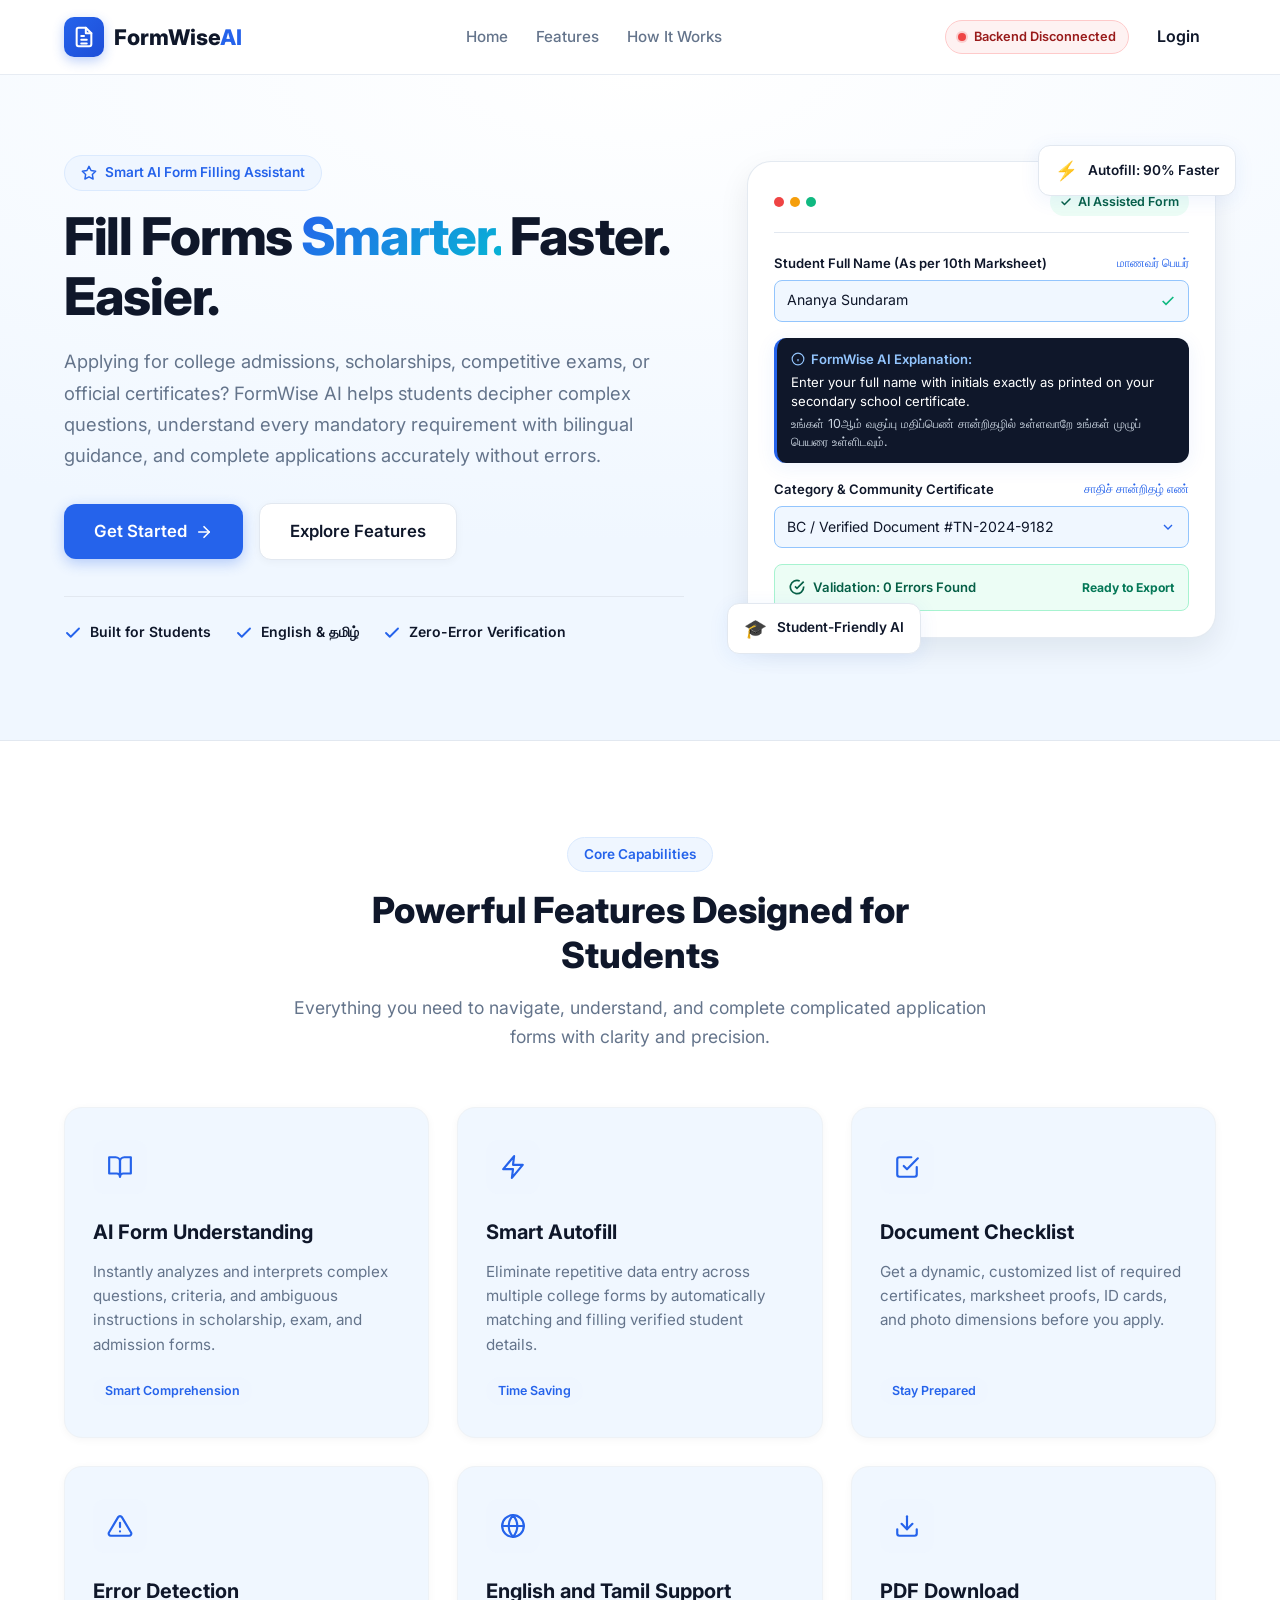
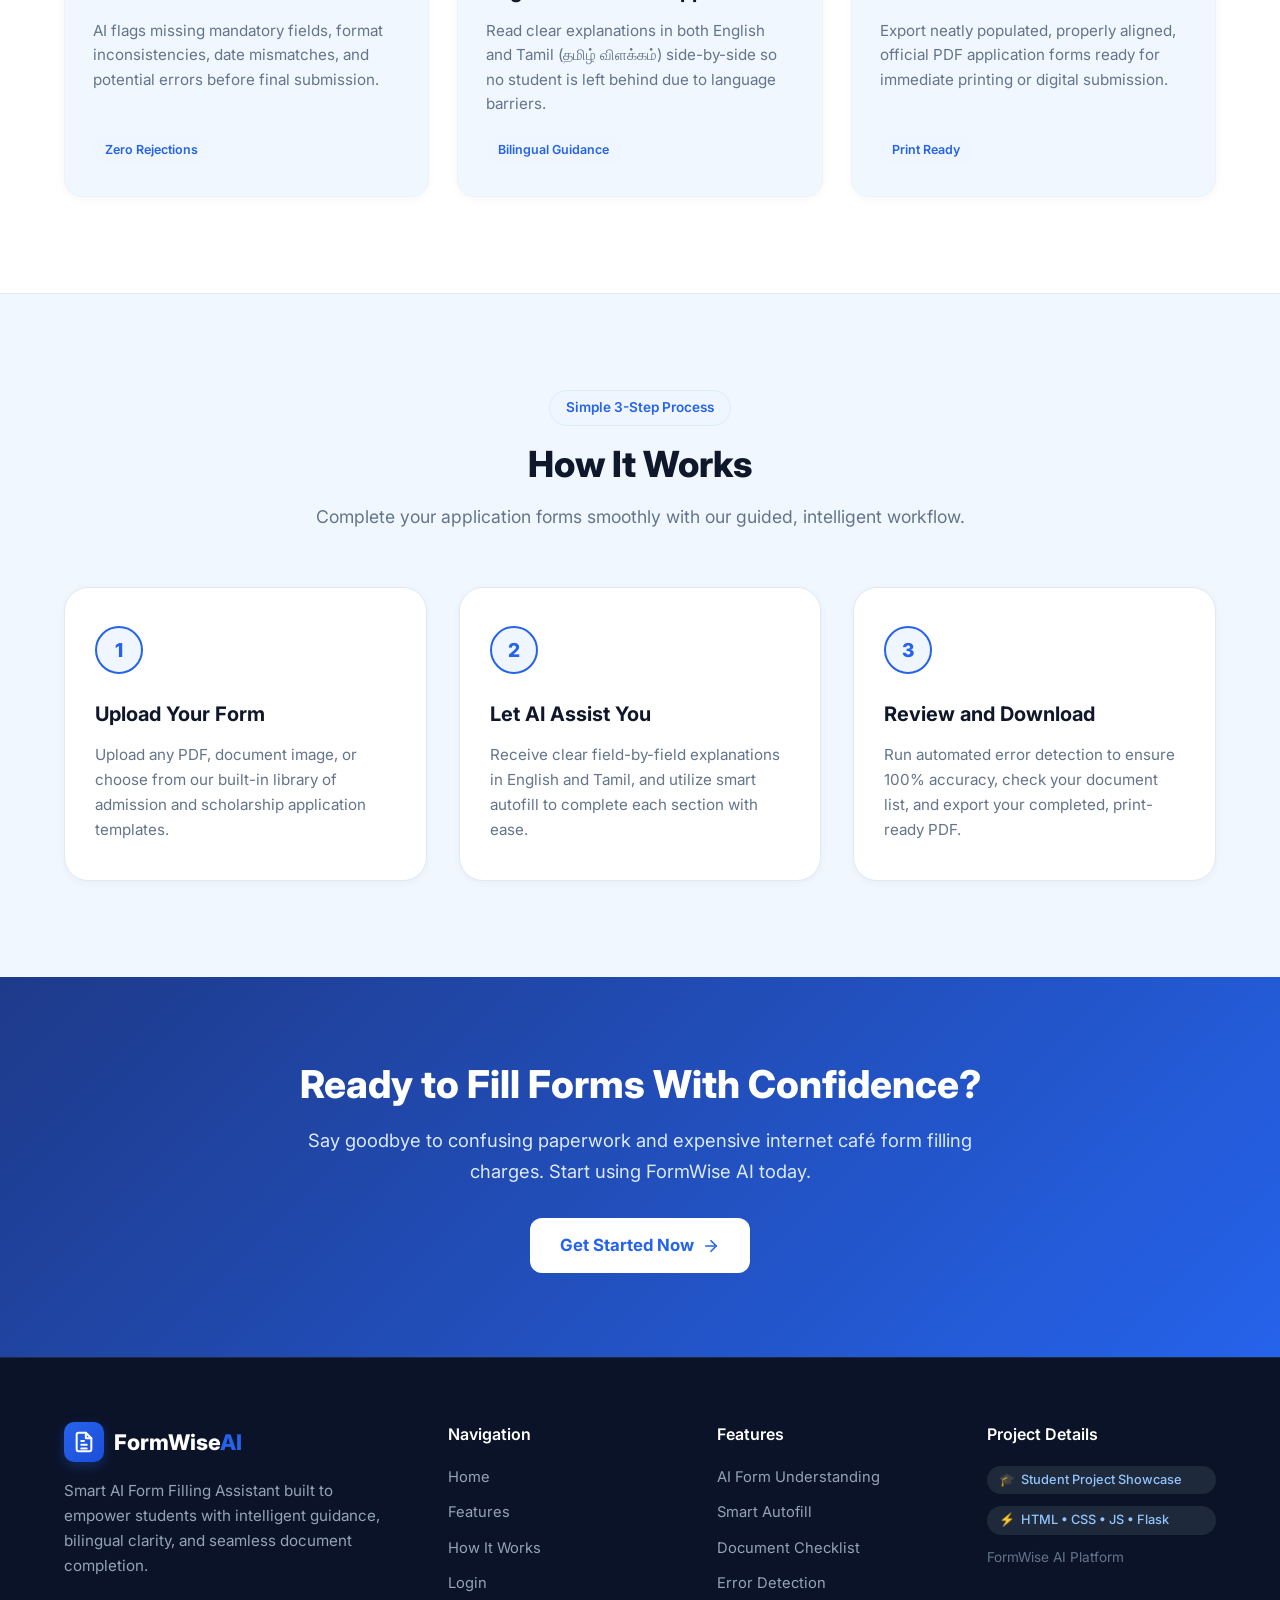
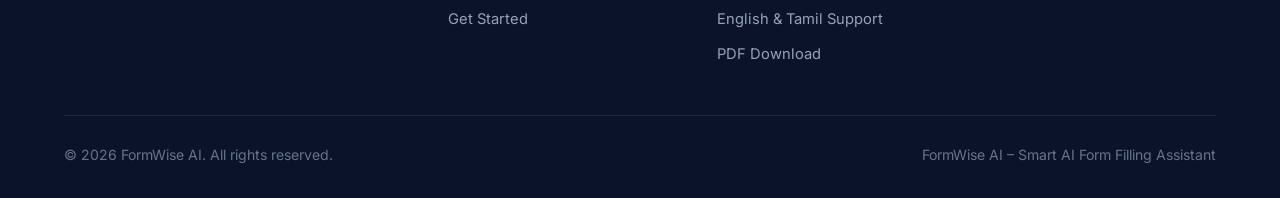
==== commit ce2cddc7: "Fix duplicate Get Started buttons and mobile navigation overlap" ====
--- a/frontend/index.html
+++ b/frontend/index.html
@@ -46,7 +46,6 @@
             <span class="backend-status-text">Checking Backend...</span>
           </div>
           <a href="login.html" class="btn btn-secondary" style="width: 100%;">Login</a>
-          <a href="login.html" class="btn btn-primary" style="width: 100%;">Get Started</a>
         </div>
       </nav>
 
@@ -58,7 +57,6 @@
           <span id="backendStatusText" class="backend-status-text">Checking Backend...</span>
         </div>
         <a href="login.html" class="btn-nav-login">Login</a>
-        <a href="login.html" class="btn btn-primary">Get Started</a>
       </div>
 
       <!-- Mobile Toggle Button -->
--- a/frontend/css/style.css
+++ b/frontend/css/style.css
@@ -239,6 +239,10 @@
   display: flex;
   align-items: center;
   gap: 28px;
+}
+
+.nav-actions-mobile {
+  display: none;
 }
 
 .nav-link {
